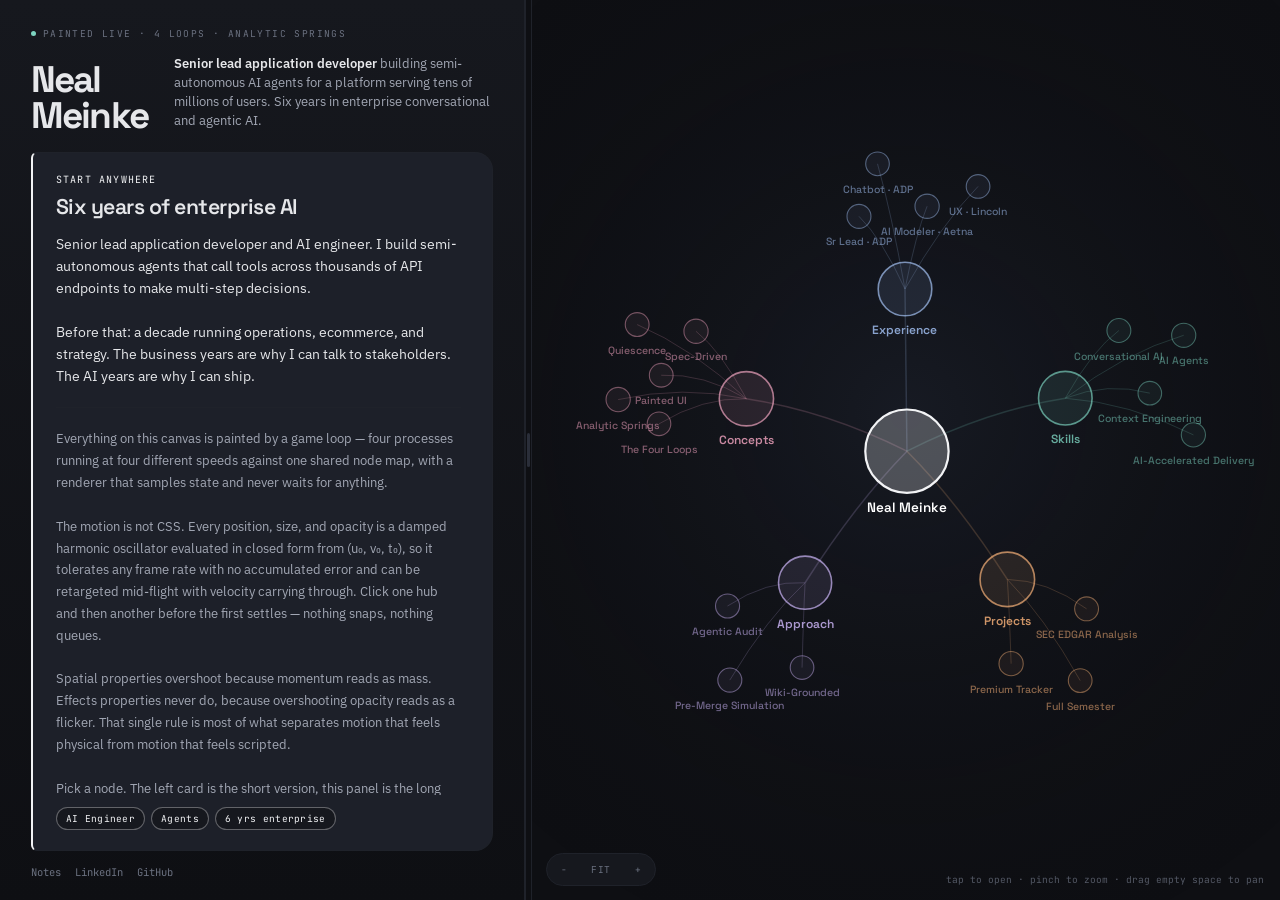
==== index.html @ 0b7ea1ec "Replace chip strip with a native select" ====
<!DOCTYPE html>
<html lang="en">
<head>
<meta charset="UTF-8" />
<meta name="viewport" content="width=device-width, initial-scale=1.0, viewport-fit=cover" />
<title>Neal Meinke — AI Engineer</title>
<meta name="description" content="Senior lead application developer and AI engineer. An above-the-fold, painted-live career and concept map built on analytic spring physics." />
<meta property="og:title" content="Neal Meinke — AI Engineer" />
<meta property="og:description" content="Enterprise AI agents, context engineering, and the painted-UI research. A live map, not a resume." />
<meta property="og:type" content="profile" />
<link rel="preconnect" href="https://fonts.googleapis.com" />
<link rel="preconnect" href="https://fonts.gstatic.com" crossorigin />
<link href="https://fonts.googleapis.com/css2?family=Space+Grotesk:wght@400;500;600;700&family=IBM+Plex+Sans:wght@400;500;600&family=JetBrains+Mono:wght@400;500&display=swap" rel="stylesheet" />
<!-- Bump ?v= whenever site.css or engine.js changes. GitHub Pages caches
     assets for ~10 minutes and browsers cache them harder than HTML, so
     without this a visitor can get new markup with the old stylesheet. -->
<link rel="stylesheet" href="assets/site.css?v=10" />
</head>
<body>

<div id="app">

  <!-- mobile only: identity and links move up here so the reading card
       gets the vertical space they were using inside the rail -->
  <header class="topbar">
    <a class="wordmark" href="./" aria-label="Neal Meinke — home">
      <svg viewBox="0 0 24 24" width="21" height="21" aria-hidden="true" focusable="false">
        <path d="M12 12 L12 2.5 M12 12 L20.5 7.5 M12 12 L20.5 16.5 M12 12 L3.5 16.5 M12 12 L3.5 7.5"
              stroke="currentColor" stroke-width="1" opacity=".5" fill="none" stroke-linecap="round"/>
        <rect x="3" y="3" width="18" height="18" rx="7"
              fill="none" stroke="currentColor" stroke-width="1.6"/>
        <circle cx="12" cy="12" r="2.2" fill="currentColor"/>
      </svg>
      <span>Neal Meinke</span>
    </a>
    <nav class="topnav">
      <a href="notes/">Notes</a>
      <a href="https://www.linkedin.com/in/nealmeinke/">LinkedIn</a>
      <a href="https://github.com/nealm682">GitHub</a>
    </nav>
  </header>

  <!-- mobile only: tap-reliable navigation for the current level.
       The graph is the pleasure; this is the guarantee. -->
  <nav class="navstrip" id="navstrip" aria-label="Graph navigation"></nav>

  <aside class="rail">
    <div class="mark"><span class="pulse"></span>painted live · 4 loops · analytic springs</div>

    <div class="head-row">
      <h1 id="ident-name">Neal<br />Meinke</h1>
      <p class="role" id="ident-role"></p>
    </div>

    <div class="detail" id="detail">
      <div class="kicker" id="d-kicker"></div>
      <h2 id="d-title"></h2>
      <div class="scroll" id="d-scroll">
        <p class="body" id="d-body"></p>
        <div class="rule"></div>
        <div class="long" id="d-long"></div>
        <div class="golinks" id="d-links"></div>
        <div class="foot-note" id="d-foot"></div>
      </div>
      <div class="chips" id="d-chips"></div>
    </div>

    <div class="rail-foot">
      <div class="links">
        <a href="notes/">Notes</a>
        <a href="https://www.linkedin.com/in/nealmeinke/">LinkedIn</a>
        <a href="https://github.com/nealm682">GitHub</a>
      </div>
    </div>
  </aside>

  <div class="split" id="split" role="separator" aria-orientation="vertical"
       aria-label="Resize reading column" tabindex="0"
       title="Drag to resize · double-click to reset"></div>

  <main class="stage">
    <canvas id="c"></canvas>

    <div class="hud lab">
      <div><b id="h-fps">—</b> fps</div>
      <div><b id="h-springs">0</b> springs live</div>
      <div class="state" id="h-state">painting</div>
    </div>

    <div class="controls">
      <!-- Zoom is the only control a visitor needs. Everything tagged .lab is
           hidden unless the page is opened with ?lab — see ARCHITECTURE.md. -->
      <div class="seg" role="group" aria-label="Zoom">
        <button id="b-out" aria-label="Zoom out">&minus;</button>
        <button id="b-fit" aria-label="Reset zoom">Fit</button>
        <button id="b-in" aria-label="Zoom in">+</button>
      </div>
      <div class="seg lab" role="group" aria-label="Motion scheme">
        <button id="b-exp" aria-pressed="true">Expressive</button>
        <button id="b-std" aria-pressed="false">Standard</button>
      </div>
      <div class="seg lab" role="group" aria-label="Ambient motion">
        <button id="b-live" aria-pressed="true">Live</button>
        <button id="b-still" aria-pressed="false">Still</button>
      </div>
      <div class="seg lab">
        <button id="b-repaint" aria-pressed="false">Repaint</button>
      </div>
    </div>

    <div class="hint">tap to open · pinch to zoom · drag empty space to pan</div>
  </main>

</div>

<!-- ============================================================
     CONTENT REGISTRY
     Every file in content/ calls NM.add([...]) or NM.setIdentity({...}).
     Plain <script> tags rather than fetch(), so the site also works when
     opened directly from disk with file:// — no server required to preview.
     To add a branch: drop a new file in content/ and add one line here.
     ============================================================ -->
<script>
  window.NM = {
    identity: null,
    nodes: [],
    add: function (list) { this.nodes = this.nodes.concat(list); return this; },
    setIdentity: function (o) { this.identity = o; return this; }
  };
</script>

<script src="content/00-identity.js"></script>
<script src="content/10-core.js"></script>
<script src="content/20-hubs.js"></script>
<script src="content/30-experience.js"></script>
<script src="content/40-skills.js"></script>
<script src="content/50-projects.js"></script>
<script src="content/60-approach.js"></script>
<script src="content/70-concepts.js"></script>
<script src="content/71-concepts-painted-ui.js"></script>

<script src="assets/engine.js?v=10"></script>
</body>
</html>
---- assets/site.css ----
/* ============================================================
   Neal Meinke — painted homepage
   Above the fold, always. No page scroll, ever.

   Motion system ported from the painted-ui wiki:
     wiki/techniques/motion-physics.md  — analytic damped springs,
       spatial/effects families, the six-token table
     wiki/concepts/four-loops.md        — producers mutate, renderer samples
     wiki/concepts/client-side-compositing.md — canvas, never waits
   ============================================================ */

:root {
  --surface:        #0e0f13;
  --surface-c:      #16181e;
  --surface-c-high: #1d2029;
  --outline:        #2a2e39;
  --outline-soft:   #1f222a;
  --on-surface:     #e6e7ea;
  --on-surface-var: #a2a7b4;
  --on-surface-dim: #6b7180;

  --exp:  #a8c7fa;
  --skl:  #7dd3c0;
  --prj:  #ffb77c;
  --app:  #d3bbff;
  --cpt:  #f7a8c4;
  --core: #f2f3f5;

  --disp: 'Space Grotesk', system-ui, sans-serif;
  --body: 'IBM Plex Sans', system-ui, -apple-system, sans-serif;
  --mono: 'JetBrains Mono', ui-monospace, monospace;
}

* { box-sizing: border-box; }

html, body {
  margin: 0; padding: 0;
  height: 100%;
  overflow: hidden;              /* above the fold. non-negotiable. */
  overscroll-behavior: none;
}

body {
  background: var(--surface);
  color: var(--on-surface);
  font-family: var(--body);
  -webkit-font-smoothing: antialiased;
  touch-action: manipulation;
}

#app {
  position: fixed; inset: 0;
  height: 100dvh;
  display: grid;
  /* the reading column takes the space; the graph gets what's left.
     --rail-w is driven by the splitter. */
  --rail-w: 41vw;
  grid-template-columns: minmax(340px, var(--rail-w)) 7px 1fr;
}

/* ---------------- mobile top bar (hidden on desktop) ---------------- */

.topbar { display: none; }
.navstrip { display: none; }

/* ---------------- splitter ---------------- */

.split {
  position: relative; z-index: 5;
  background: var(--surface);
  cursor: col-resize;
  display: flex; align-items: center; justify-content: center;
  border-left: 1px solid var(--outline-soft);
  border-right: 1px solid var(--outline-soft);
  transition: background .2s;
  touch-action: none;
}
.split::before {
  content: ''; width: 3px; height: 34px; border-radius: 999px;
  background: var(--outline); transition: background .2s, height .2s;
}
.split:hover::before, .split:focus-visible::before, .split.dragging::before {
  background: var(--skl); height: 60px;
}
.split:focus-visible { outline: none; }
.split.dragging { background: var(--surface-c); }
body.resizing { cursor: col-resize; user-select: none; }

/* ---------------- left rail: identity + the read ---------------- */

.rail {
  position: relative; z-index: 3;
  display: flex; flex-direction: column;
  padding: clamp(22px, 3vh, 36px) clamp(24px, 2.4vw, 46px) clamp(16px, 2vh, 26px);
  border-right: 1px solid var(--outline-soft);
  background: linear-gradient(180deg, var(--surface-c) 0%, var(--surface) 100%);
  min-height: 0;
  /* type below scales against THIS column, not the viewport — so everything
     grows when you drag the splitter, instead of stopping at a fixed cap */
  container-type: inline-size;
  container-name: read;
}

.mark {
  font-family: var(--mono); font-size: 9.5px; letter-spacing: 1.4px;
  text-transform: uppercase; color: var(--on-surface-dim);
  display: flex; align-items: center; gap: 7px; margin-bottom: 14px;
}
.mark .pulse {
  width: 5px; height: 5px; border-radius: 50%; background: var(--skl); flex: 0 0 auto;
}

.head-row {
  display: flex; align-items: flex-end; gap: clamp(16px, 2vw, 34px);
  margin-bottom: 18px; flex: 0 0 auto;
}
h1 {
  font-family: var(--disp); font-weight: 700;
  font-size: clamp(30px, 8cqi, 58px);
  line-height: .98; letter-spacing: -1.8px;
  margin: 0; flex: 0 0 auto;
}
.role {
  font-size: clamp(12.5px, 1.7cqi, 16.5px); line-height: 1.52;
  color: var(--on-surface-var); margin: 0 0 4px; flex: 1 1 auto;
}
.role b { color: var(--on-surface); font-weight: 600; }

/* the reading card — takes every pixel the rail can spare */
.detail {
  background: var(--surface-c-high);
  border: 1px solid var(--outline-soft);
  border-left: 2px solid var(--accent-live, var(--outline));
  border-radius: 6px 18px 18px 6px;
  padding: clamp(16px, 2.2vh, 24px) clamp(18px, 1.8vw, 30px);
  flex: 1 1 auto;
  min-height: 0;
  display: flex; flex-direction: column;
  transition: border-color .35s;
}

.detail .kicker {
  font-family: var(--mono); font-size: clamp(10px, 1.1cqi, 13px);
  letter-spacing: 1.2px;
  text-transform: uppercase; color: var(--accent-live, var(--on-surface-dim));
  margin-bottom: 9px; flex: 0 0 auto;
}
.detail h2 {
  font-family: var(--disp); font-weight: 600;
  font-size: clamp(18px, 4.6cqi, 46px);
  letter-spacing: -.5px; margin: 0 0 14px; line-height: 1.12; flex: 0 0 auto;
}

/* one scroll region: short read, rule, long read */
.detail .scroll {
  flex: 1 1 auto; min-height: 0; overflow-y: auto; padding-right: 8px;
  scrollbar-width: thin; scrollbar-color: var(--outline) transparent;
}
.detail .scroll::-webkit-scrollbar { width: 4px; }
.detail .scroll::-webkit-scrollbar-thumb { background: var(--outline); border-radius: 4px; }

/* No fixed character cap — the text fills whatever width the splitter gives it.
   Line length is held steady by scaling the type with the column instead.
   The ratio matters: chars-per-line ≈ 2 / (cqi factor), so 2.7cqi holds the
   measure near 70 characters whether the rail is 500px or 1200px wide. */
.detail .body {
  font-size: clamp(14px, 2.7cqi, 30px); line-height: 1.58;
  color: var(--on-surface); margin: 0; white-space: pre-wrap;
}
.detail .body::after {
  content: '▍'; color: var(--accent-live, var(--skl)); opacity: var(--caret, 0);
}
.detail .rule {
  height: 1px; background: var(--outline-soft); margin: 20px 0;
}
.detail .long {
  font-size: clamp(13px, 2.4cqi, 27px); line-height: 1.68;
  color: var(--on-surface-var); margin: 0; white-space: pre-wrap;
}
.detail .long strong { color: var(--on-surface); font-weight: 600; }
.detail .foot-note {
  font-family: var(--mono); font-size: clamp(10px, 1.05cqi, 12.5px);
  color: var(--on-surface-dim); margin-top: 16px; line-height: 1.7;
}

/* outbound links to things hosted elsewhere */
.golinks { display: flex; flex-wrap: wrap; gap: 8px; margin-top: 16px; flex: 0 0 auto; }
.golinks:empty { margin-top: 0; }
.golink {
  display: inline-flex; align-items: center; gap: 8px;
  font-family: var(--disp); font-weight: 500;
  font-size: clamp(12.5px, 1.35cqi, 15.5px);
  padding: 7px 13px; border-radius: 10px;
  border: 1px solid var(--outline); background: var(--surface-c);
  text-decoration: none; opacity: 0; transform: translateY(4px);
}
.golink:hover { background: var(--surface-c-high); }
.golink .arr { font-size: 11px; opacity: .75; }

.chips { display: flex; flex-wrap: wrap; gap: 6px; margin-top: 12px; flex: 0 0 auto; }
.chip {
  font-family: var(--mono); font-size: 9.5px; letter-spacing: .3px;
  padding: 4px 9px; border-radius: 999px;
  border: 1px solid var(--outline); color: var(--on-surface-var);
  background: var(--surface-c);
  opacity: 0; transform: translateY(4px);
}

.rail-foot { margin-top: 14px; flex: 0 0 auto; }
.links { display: flex; gap: 14px; }
.links a {
  font-family: var(--mono); font-size: 10.5px; color: var(--on-surface-dim);
  text-decoration: none; border-bottom: 1px solid transparent; padding-bottom: 2px;
}
.links a:hover { color: var(--skl); border-bottom-color: var(--skl); }

/* ---------------- stage ---------------- */

.stage { position: relative; min-width: 0; min-height: 0; }
canvas {
  display: block; width: 100%; height: 100%; cursor: default;
  touch-action: none;              /* so a drag is a drag, not a scroll */
}

/* Instrumentation. Hidden for visitors; revealed with ?lab on the URL so the
   engine can still be demonstrated without maintaining a second build. */
.lab { display: none !important; }
body.lab .lab { display: flex !important; }
body.lab .hud.lab { display: block !important; }

.hud {
  position: absolute; top: 14px; right: 16px; z-index: 4;
  font-family: var(--mono); font-size: 9.5px; letter-spacing: .4px;
  color: var(--on-surface-dim); text-align: right; line-height: 1.85;
  pointer-events: none; user-select: none;
}
.hud b { color: var(--on-surface-var); font-weight: 500; }
.hud .state { color: var(--skl); }
.hud .state.quiesced { color: var(--on-surface-dim); }

.controls {
  position: absolute; left: 14px; bottom: 14px; z-index: 4;
  display: flex; gap: 7px; align-items: center; flex-wrap: wrap;
}
.seg {
  display: flex; background: var(--surface-c); border: 1px solid var(--outline-soft);
  border-radius: 999px; padding: 3px; gap: 2px;
}
.seg button {
  font-family: var(--mono); font-size: 9.5px; letter-spacing: .5px;
  text-transform: uppercase; color: var(--on-surface-dim);
  background: none; border: none; cursor: pointer;
  padding: 6px 11px; border-radius: 999px;
  transition: background .25s, color .25s;
}
.seg button[aria-pressed="true"] { background: var(--surface-c-high); color: var(--on-surface); }
.seg button:hover { color: var(--on-surface); }

.hint {
  position: absolute; right: 16px; bottom: 14px; z-index: 4;
  font-family: var(--mono); font-size: 9.5px; color: var(--on-surface-dim);
  pointer-events: none; opacity: .75;
}

/* ---------------- responsive: still no page scroll ---------------- */

@media (max-width: 1180px) {
  #app { --rail-w: 46vw; }
}

@media (max-width: 820px) {
  /* four stacked rows: header, graph, nav strip, reading card */
  #app {
    grid-template-columns: 1fr;
    grid-template-rows: auto 1fr auto auto;
  }
  .split { display: none; }

  .navstrip {
    order: 2;
    display: block;
    padding: 10px 12px;
    border-top: 1px solid var(--outline-soft);
    background: var(--surface);
  }

  .navselect {
    -webkit-appearance: none; appearance: none;
    width: 100%; min-height: 46px;
    padding: 0 40px 0 16px;
    border-radius: 12px;
    border: 1px solid var(--outline);
    background-color: var(--surface-c);
    color: var(--on-surface);
    font-family: var(--disp); font-weight: 600; font-size: 15px;
    letter-spacing: -.2px;
    touch-action: manipulation;
    /* chevron, drawn rather than shipped as an asset */
    background-image:
      url("data:image/svg+xml;utf8,<svg xmlns='http://www.w3.org/2000/svg' width='14' height='9' viewBox='0 0 14 9'><path d='M1 1l6 6 6-6' fill='none' stroke='%237dd3c0' stroke-width='1.8' stroke-linecap='round' stroke-linejoin='round'/></svg>");
    background-repeat: no-repeat;
    background-position: right 15px center;
  }
  .navselect:focus { outline: none; border-color: var(--skl); }
  .navselect option { background: var(--surface-c); color: var(--on-surface); }
  .navselect optgroup { background: var(--surface); color: var(--on-surface-dim); }

  .topbar {
    order: 0;
    display: flex; align-items: center; justify-content: space-between;
    gap: 12px;
    padding: 10px 14px calc(10px + env(safe-area-inset-top, 0px));
    border-bottom: 1px solid var(--outline-soft);
    background: var(--surface-c);
    min-height: 46px;
  }
  .wordmark {
    display: inline-flex; align-items: center; gap: 9px;
    text-decoration: none; color: var(--on-surface);
    font-family: var(--disp); font-weight: 600; font-size: 15px;
    letter-spacing: -.3px;
  }
  .wordmark svg { color: var(--skl); flex: 0 0 auto; }
  .topnav { display: flex; gap: 14px; }
  .topnav a {
    font-family: var(--mono); font-size: 10.5px; color: var(--on-surface-dim);
    text-decoration: none; padding: 6px 0;
  }
  .topnav a:active { color: var(--skl); }

  .stage { order: 1; }

  /* the rail is now nothing but the reading card */
  .rail {
    order: 3; border-right: none; border-top: 1px solid var(--outline-soft);
    padding: 0 12px calc(12px + env(safe-area-inset-bottom, 0px));
    max-height: 48dvh;
  }
  .mark, .head-row, .rail-foot { display: none; }

  .detail {
    border-radius: 14px; padding: 14px 16px;
    border-left-width: 2px; margin-top: 12px;
  }
  .detail h2 { font-size: 18px; margin-bottom: 10px; }
  .detail .body { font-size: 14.5px; }
  .detail .long { font-size: 13.5px; }
  .hint { display: none; }

  /* zoom becomes two small round buttons in the corner rather than a pill —
     the graph needs the real estate more than the label does */
  .controls { bottom: 10px; left: 10px; right: auto; gap: 6px; }
  .controls .seg {
    background: none; border: none; padding: 0; gap: 6px;
  }
  .controls .seg button {
    width: 38px; height: 38px; padding: 0;
    display: flex; align-items: center; justify-content: center;
    border-radius: 50%; font-size: 17px; line-height: 1;
    background: rgba(22,24,30,.82); border: 1px solid var(--outline-soft);
    color: var(--on-surface-var);
    -webkit-backdrop-filter: blur(6px); backdrop-filter: blur(6px);
  }
  .controls .seg button:active { background: var(--surface-c-high); }
  /* "Fit" is redundant on touch — double-tap resets, and the nav strip
     re-frames on every selection */
  #b-fit { display: none; }
  body.lab .seg.lab button { min-height: 40px; padding: 9px 12px; font-size: 10px;
    width: auto; height: auto; border-radius: 999px; }
}

@media (max-width: 820px) and (orientation: landscape) {
  /* phone on its side — the graph needs the height more than the text does */
  .rail { max-height: 62dvh; }
  .topbar { min-height: 40px; padding-top: 6px; padding-bottom: 6px; }
}
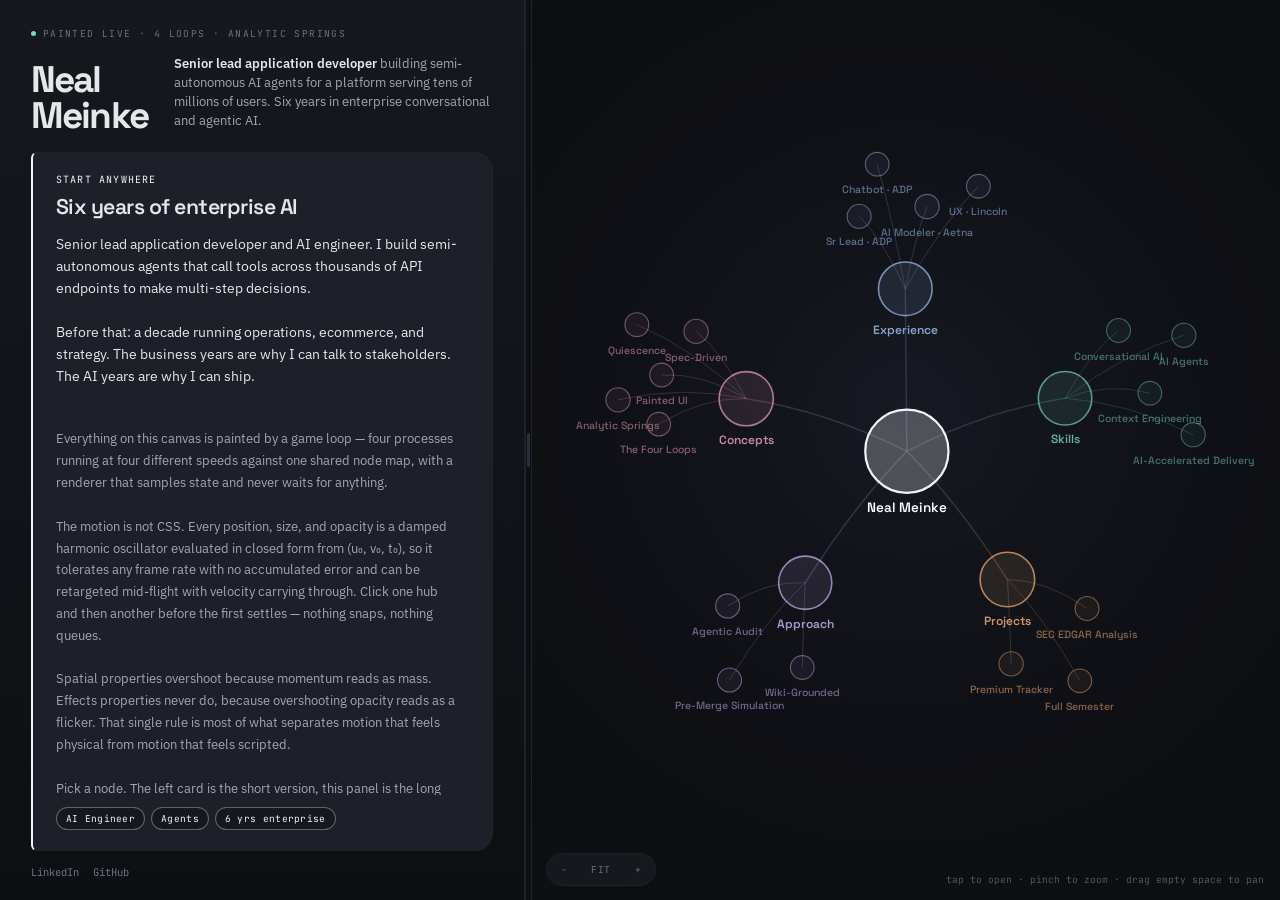
==== commit 67ba6415: "udpating" ====
--- a/index.html
+++ b/index.html
@@ -14,7 +14,7 @@
 <!-- Bump ?v= whenever site.css or engine.js changes. GitHub Pages caches
      assets for ~10 minutes and browsers cache them harder than HTML, so
      without this a visitor can get new markup with the old stylesheet. -->
-<link rel="stylesheet" href="assets/site.css?v=10" />
+<link rel="stylesheet" href="assets/site.css?v=11" />
 </head>
 <body>
 
@@ -34,8 +34,7 @@
       <span>Neal Meinke</span>
     </a>
     <nav class="topnav">
-      <a href="notes/">Notes</a>
-      <a href="https://www.linkedin.com/in/nealmeinke/">LinkedIn</a>
+      <a href="https://www.linkedin.com/in/neal-meinke-40620150/">LinkedIn</a>
       <a href="https://github.com/nealm682">GitHub</a>
     </nav>
   </header>
@@ -67,8 +66,7 @@
 
     <div class="rail-foot">
       <div class="links">
-        <a href="notes/">Notes</a>
-        <a href="https://www.linkedin.com/in/nealmeinke/">LinkedIn</a>
+        <a href="https://www.linkedin.com/in/neal-meinke-40620150/">LinkedIn</a>
         <a href="https://github.com/nealm682">GitHub</a>
       </div>
     </div>
@@ -139,6 +137,6 @@
 <script src="content/70-concepts.js"></script>
 <script src="content/71-concepts-painted-ui.js"></script>
 
-<script src="assets/engine.js?v=10"></script>
+<script src="assets/engine.js?v=11"></script>
 </body>
 </html>
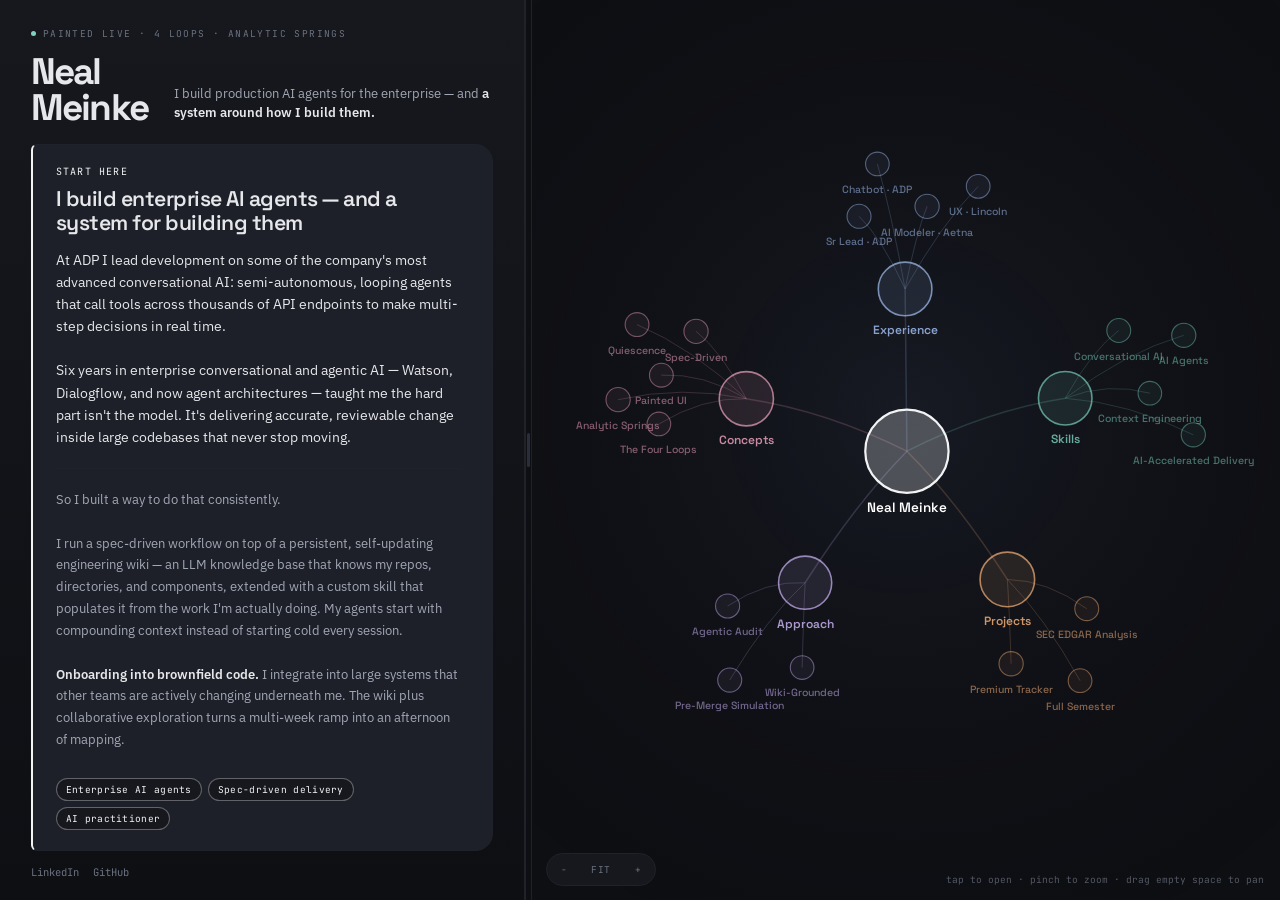
==== commit 414258ca: "revised intro" ====
--- a/index.html
+++ b/index.html
@@ -14,7 +14,7 @@
 <!-- Bump ?v= whenever site.css or engine.js changes. GitHub Pages caches
      assets for ~10 minutes and browsers cache them harder than HTML, so
      without this a visitor can get new markup with the old stylesheet. -->
-<link rel="stylesheet" href="assets/site.css?v=11" />
+<link rel="stylesheet" href="assets/site.css?v=12" />
 </head>
 <body>
 
@@ -137,6 +137,6 @@
 <script src="content/70-concepts.js"></script>
 <script src="content/71-concepts-painted-ui.js"></script>
 
-<script src="assets/engine.js?v=11"></script>
+<script src="assets/engine.js?v=12"></script>
 </body>
 </html>
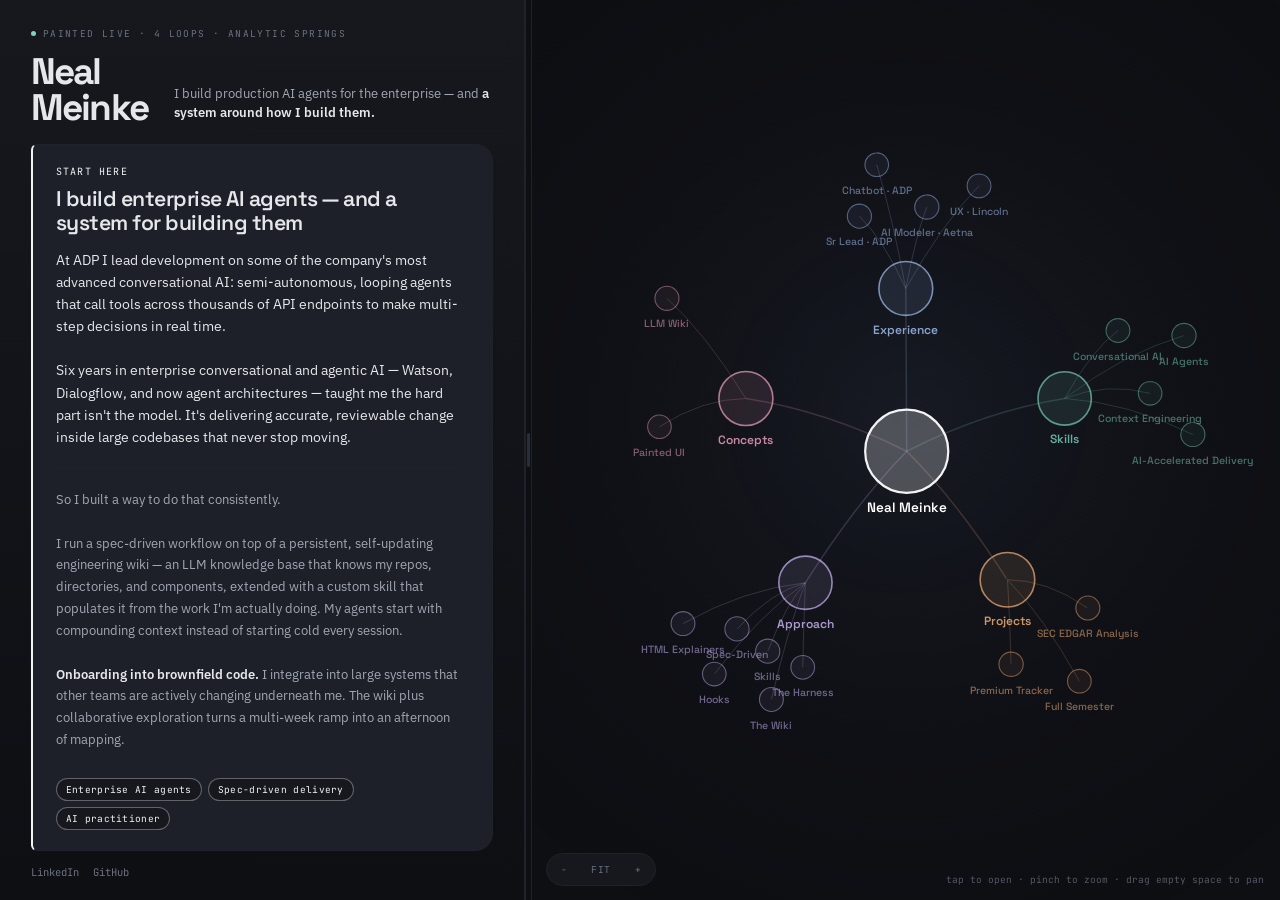
==== commit 8a461ebe: "fixing things" ====
--- a/index.html
+++ b/index.html
@@ -14,7 +14,7 @@
 <!-- Bump ?v= whenever site.css or engine.js changes. GitHub Pages caches
      assets for ~10 minutes and browsers cache them harder than HTML, so
      without this a visitor can get new markup with the old stylesheet. -->
-<link rel="stylesheet" href="assets/site.css?v=12" />
+<link rel="stylesheet" href="assets/site.css?v=13" />
 </head>
 <body>
 
@@ -137,6 +137,6 @@
 <script src="content/70-concepts.js"></script>
 <script src="content/71-concepts-painted-ui.js"></script>
 
-<script src="assets/engine.js?v=12"></script>
+<script src="assets/engine.js?v=13"></script>
 </body>
 </html>
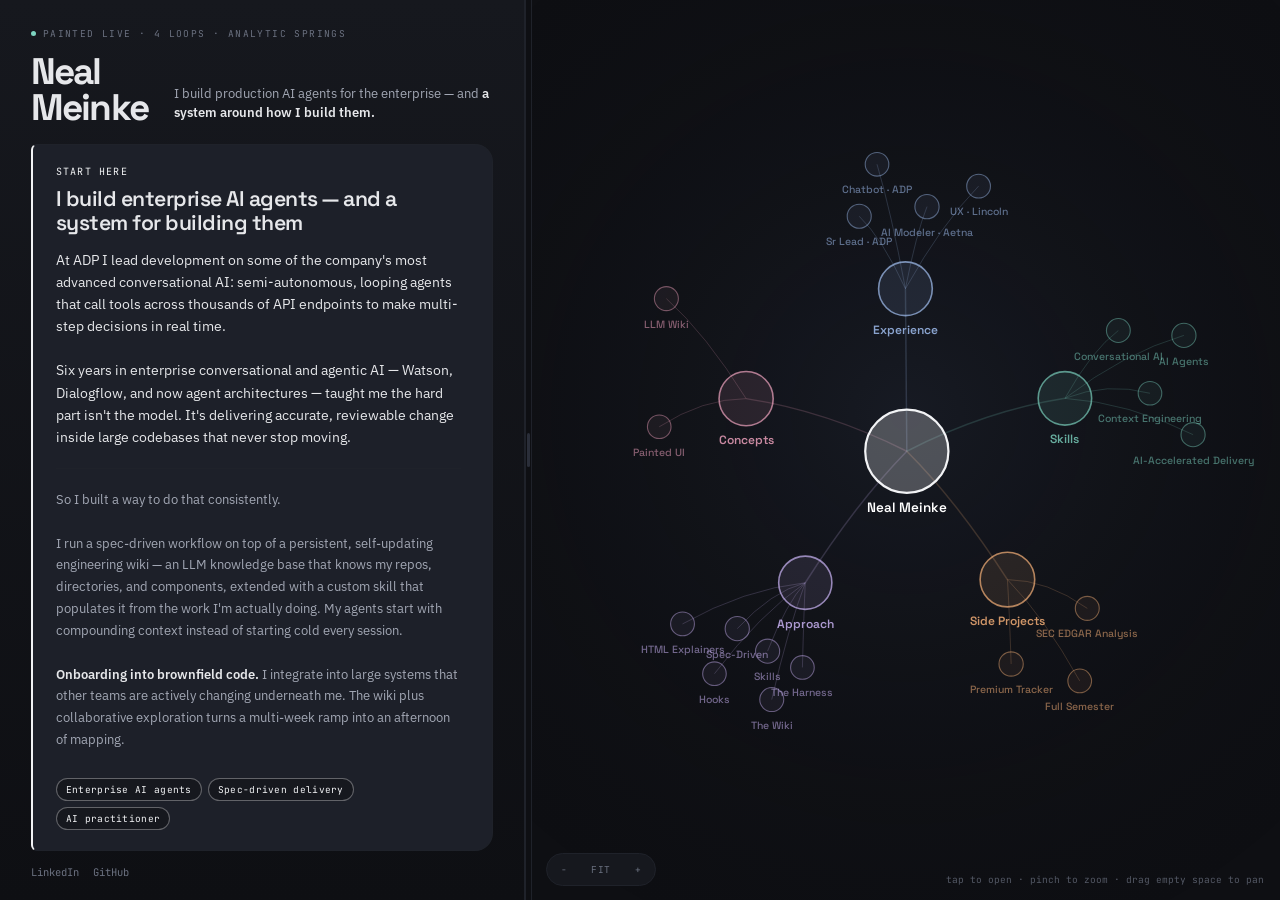
==== commit 08a10eff: "adding links to demos" ====
--- a/index.html
+++ b/index.html
@@ -14,7 +14,7 @@
 <!-- Bump ?v= whenever site.css or engine.js changes. GitHub Pages caches
      assets for ~10 minutes and browsers cache them harder than HTML, so
      without this a visitor can get new markup with the old stylesheet. -->
-<link rel="stylesheet" href="assets/site.css?v=13" />
+<link rel="stylesheet" href="assets/site.css?v=14" />
 </head>
 <body>
 
@@ -137,6 +137,6 @@
 <script src="content/70-concepts.js"></script>
 <script src="content/71-concepts-painted-ui.js"></script>
 
-<script src="assets/engine.js?v=13"></script>
+<script src="assets/engine.js?v=14"></script>
 </body>
 </html>
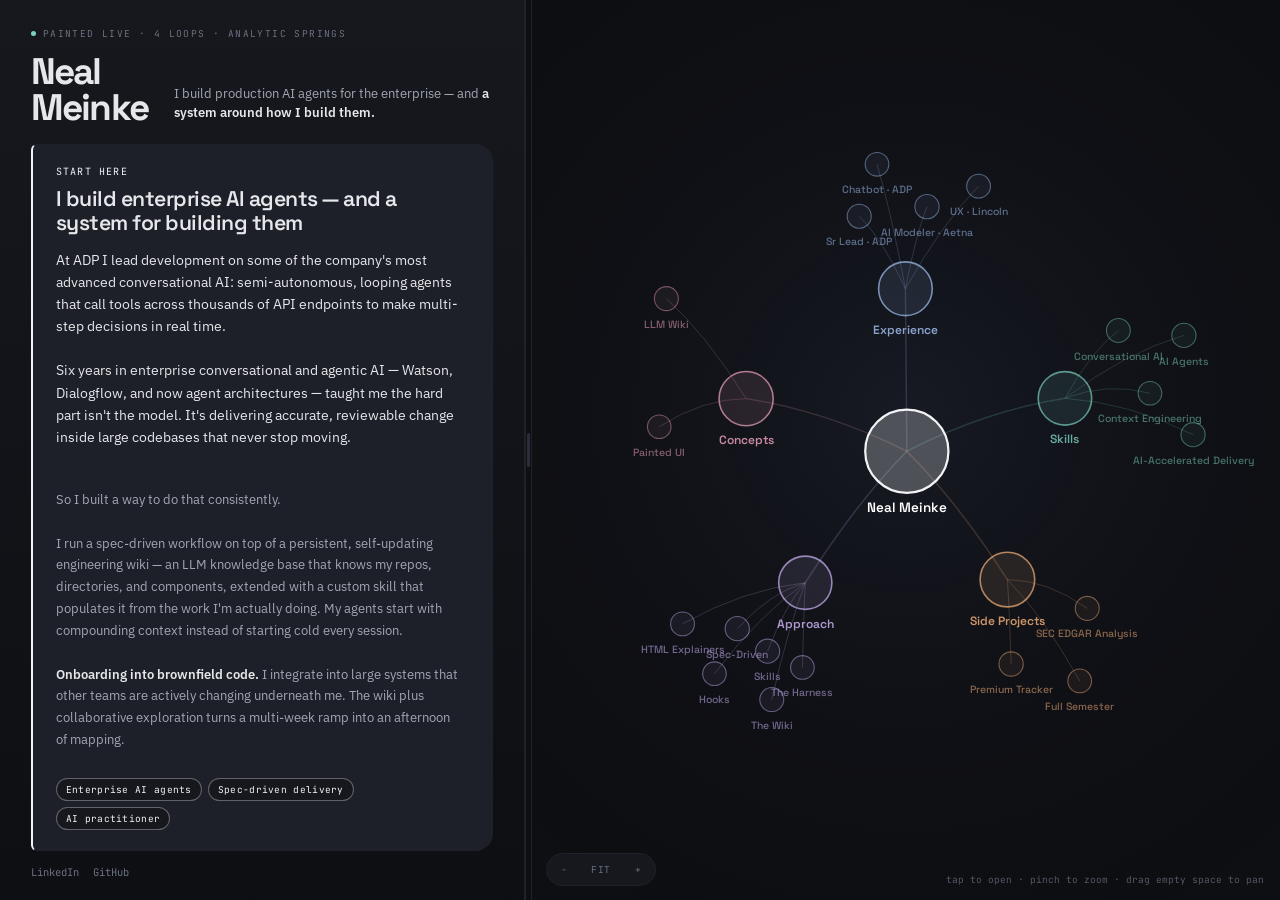
==== commit 4566af6e: "Embed demo videos with click-to-load facade" ====
--- a/index.html
+++ b/index.html
@@ -14,7 +14,7 @@
 <!-- Bump ?v= whenever site.css or engine.js changes. GitHub Pages caches
      assets for ~10 minutes and browsers cache them harder than HTML, so
      without this a visitor can get new markup with the old stylesheet. -->
-<link rel="stylesheet" href="assets/site.css?v=14" />
+<link rel="stylesheet" href="assets/site.css?v=15" />
 </head>
 <body>
 
@@ -58,6 +58,7 @@
         <p class="body" id="d-body"></p>
         <div class="rule"></div>
         <div class="long" id="d-long"></div>
+        <div class="video" id="d-video"></div>
         <div class="golinks" id="d-links"></div>
         <div class="foot-note" id="d-foot"></div>
       </div>
@@ -137,6 +138,6 @@
 <script src="content/70-concepts.js"></script>
 <script src="content/71-concepts-painted-ui.js"></script>
 
-<script src="assets/engine.js?v=14"></script>
+<script src="assets/engine.js?v=15"></script>
 </body>
 </html>
--- a/assets/site.css
+++ b/assets/site.css
@@ -181,6 +181,51 @@
 .detail .foot-note {
   font-family: var(--mono); font-size: clamp(10px, 1.05cqi, 12.5px);
   color: var(--on-surface-dim); margin-top: 16px; line-height: 1.7;
+}
+
+/* ---------------- embedded demo video ----------------
+   Click-to-load facade: a thumbnail until you press play, then the real
+   player. Embedding an iframe on every node would pull ~1MB of YouTube
+   script and set third-party cookies before anyone asked to watch. */
+
+.video { margin-top: 20px; }
+.video:empty { margin-top: 0; }
+
+.vfacade {
+  position: relative; display: block; width: 100%;
+  aspect-ratio: 16 / 9;
+  padding: 0; border: 1px solid var(--outline); border-radius: 14px;
+  overflow: hidden; background: var(--surface-c); cursor: pointer;
+  transition: border-color .25s;
+}
+.vfacade:hover { border-color: var(--accent-live, var(--skl)); }
+.vfacade img {
+  width: 100%; height: 100%; object-fit: cover; display: block;
+  opacity: .78; transition: opacity .3s, transform .5s cubic-bezier(.2,.8,.2,1);
+}
+.vfacade:hover img { opacity: 1; transform: scale(1.03); }
+
+.vplay {
+  position: absolute; inset: 0; margin: auto;
+  width: 58px; height: 58px; border-radius: 50%;
+  background: rgba(14,15,19,.66);
+  -webkit-backdrop-filter: blur(6px); backdrop-filter: blur(6px);
+  border: 1px solid rgba(255,255,255,.22);
+  display: flex; align-items: center; justify-content: center;
+  transition: background .25s, transform .25s;
+}
+.vfacade:hover .vplay { background: rgba(14,15,19,.85); transform: scale(1.07); }
+.vplay svg { margin-left: 3px; }
+
+.vcap {
+  position: absolute; left: 12px; bottom: 10px;
+  font-family: var(--mono); font-size: 10.5px; letter-spacing: .4px;
+  color: #fff; text-shadow: 0 1px 8px rgba(0,0,0,.9);
+}
+
+.video iframe {
+  width: 100%; aspect-ratio: 16 / 9;
+  border: 0; border-radius: 14px; display: block;
 }
 
 /* outbound links to things hosted elsewhere */
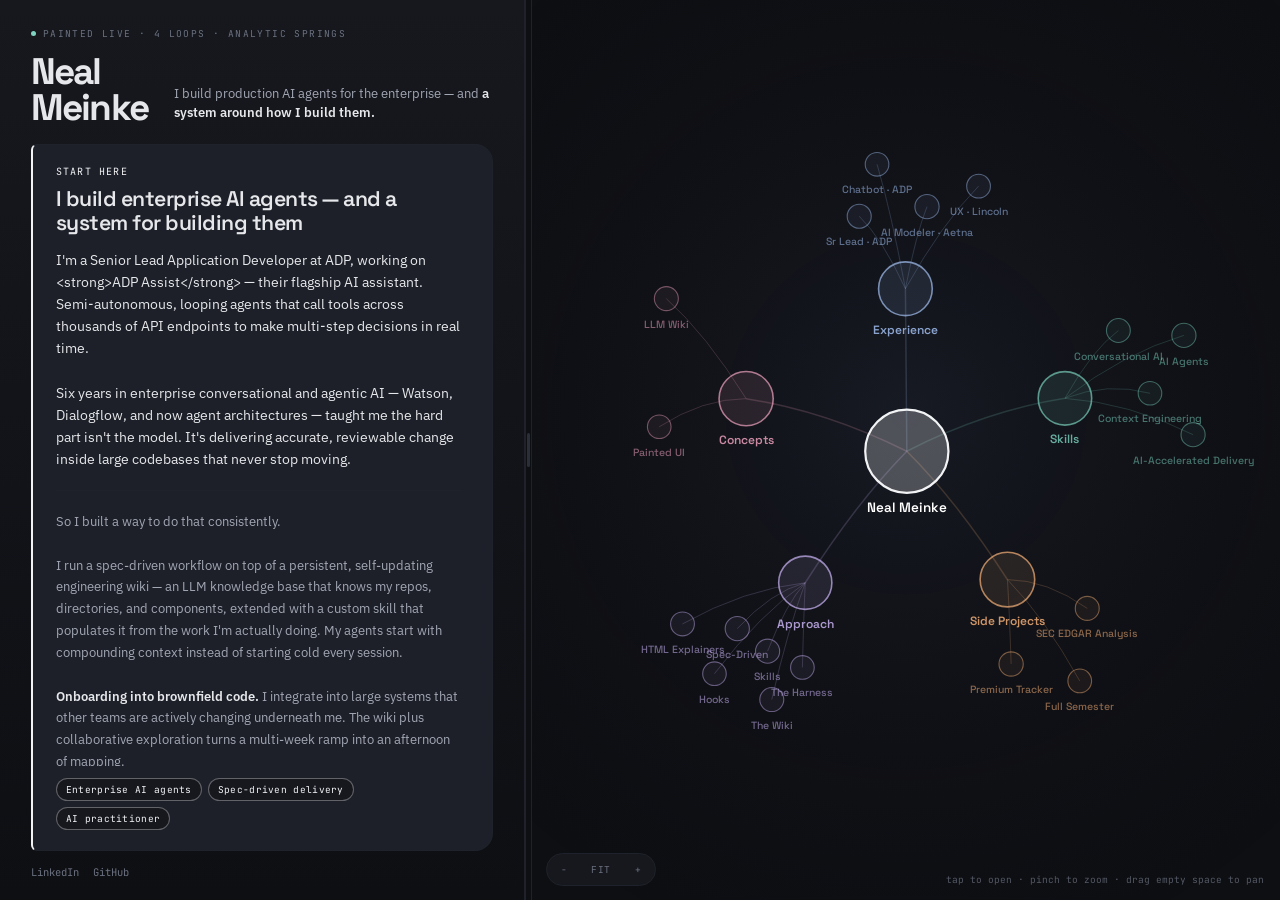
==== commit db6ff680: "Lead with the current role: Senior Lead App Developer, ADP Assist" ====
--- a/index.html
+++ b/index.html
@@ -14,7 +14,7 @@
 <!-- Bump ?v= whenever site.css or engine.js changes. GitHub Pages caches
      assets for ~10 minutes and browsers cache them harder than HTML, so
      without this a visitor can get new markup with the old stylesheet. -->
-<link rel="stylesheet" href="assets/site.css?v=15" />
+<link rel="stylesheet" href="assets/site.css?v=17" />
 </head>
 <body>
 
@@ -138,6 +138,6 @@
 <script src="content/70-concepts.js"></script>
 <script src="content/71-concepts-painted-ui.js"></script>
 
-<script src="assets/engine.js?v=15"></script>
+<script src="assets/engine.js?v=17"></script>
 </body>
 </html>
--- a/assets/site.css
+++ b/assets/site.css
@@ -181,6 +181,22 @@
 .detail .foot-note {
   font-family: var(--mono); font-size: clamp(10px, 1.05cqi, 12.5px);
   color: var(--on-surface-dim); margin-top: 16px; line-height: 1.7;
+}
+
+/* ---------------- inline looping clip ----------------
+   Silent, autoplaying, repeating. Shows a thing instead of describing it. */
+
+.clip { margin: 0 0 18px; }
+.clip video, .clip img {
+  width: 100%; display: block;
+  border: 1px solid var(--outline);
+  border-radius: 14px;
+  background: var(--surface-c);
+}
+.clip figcaption {
+  font-family: var(--mono); font-size: clamp(10px, 1.05cqi, 12px);
+  color: var(--on-surface-dim);
+  margin-top: 9px; line-height: 1.5;
 }
 
 /* ---------------- embedded demo video ----------------
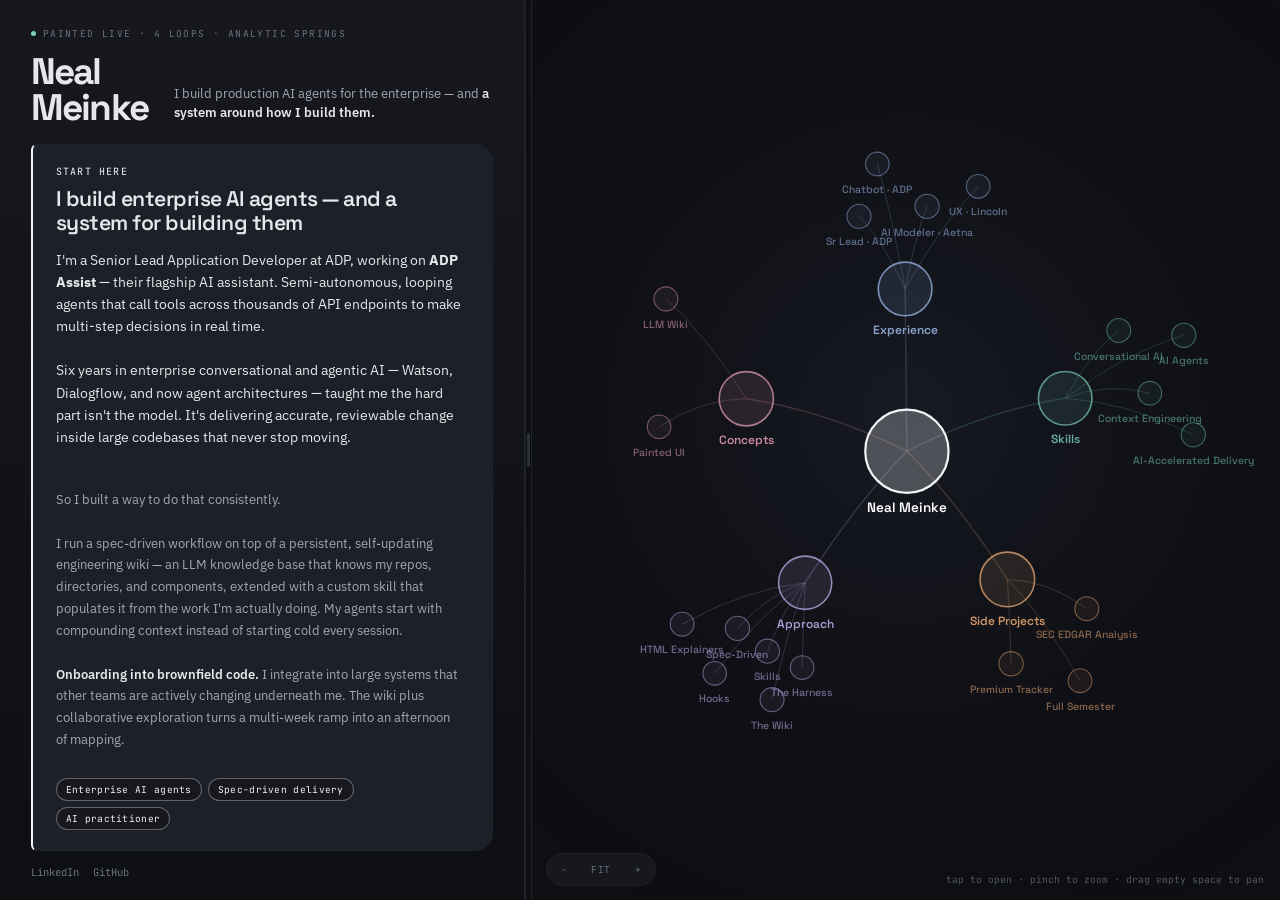
==== commit 7c8610b1: "stuff" ====
--- a/index.html
+++ b/index.html
@@ -138,6 +138,6 @@
 <script src="content/70-concepts.js"></script>
 <script src="content/71-concepts-painted-ui.js"></script>
 
-<script src="assets/engine.js?v=17"></script>
+<script src="assets/engine.js?v=18"></script>
 </body>
 </html>
